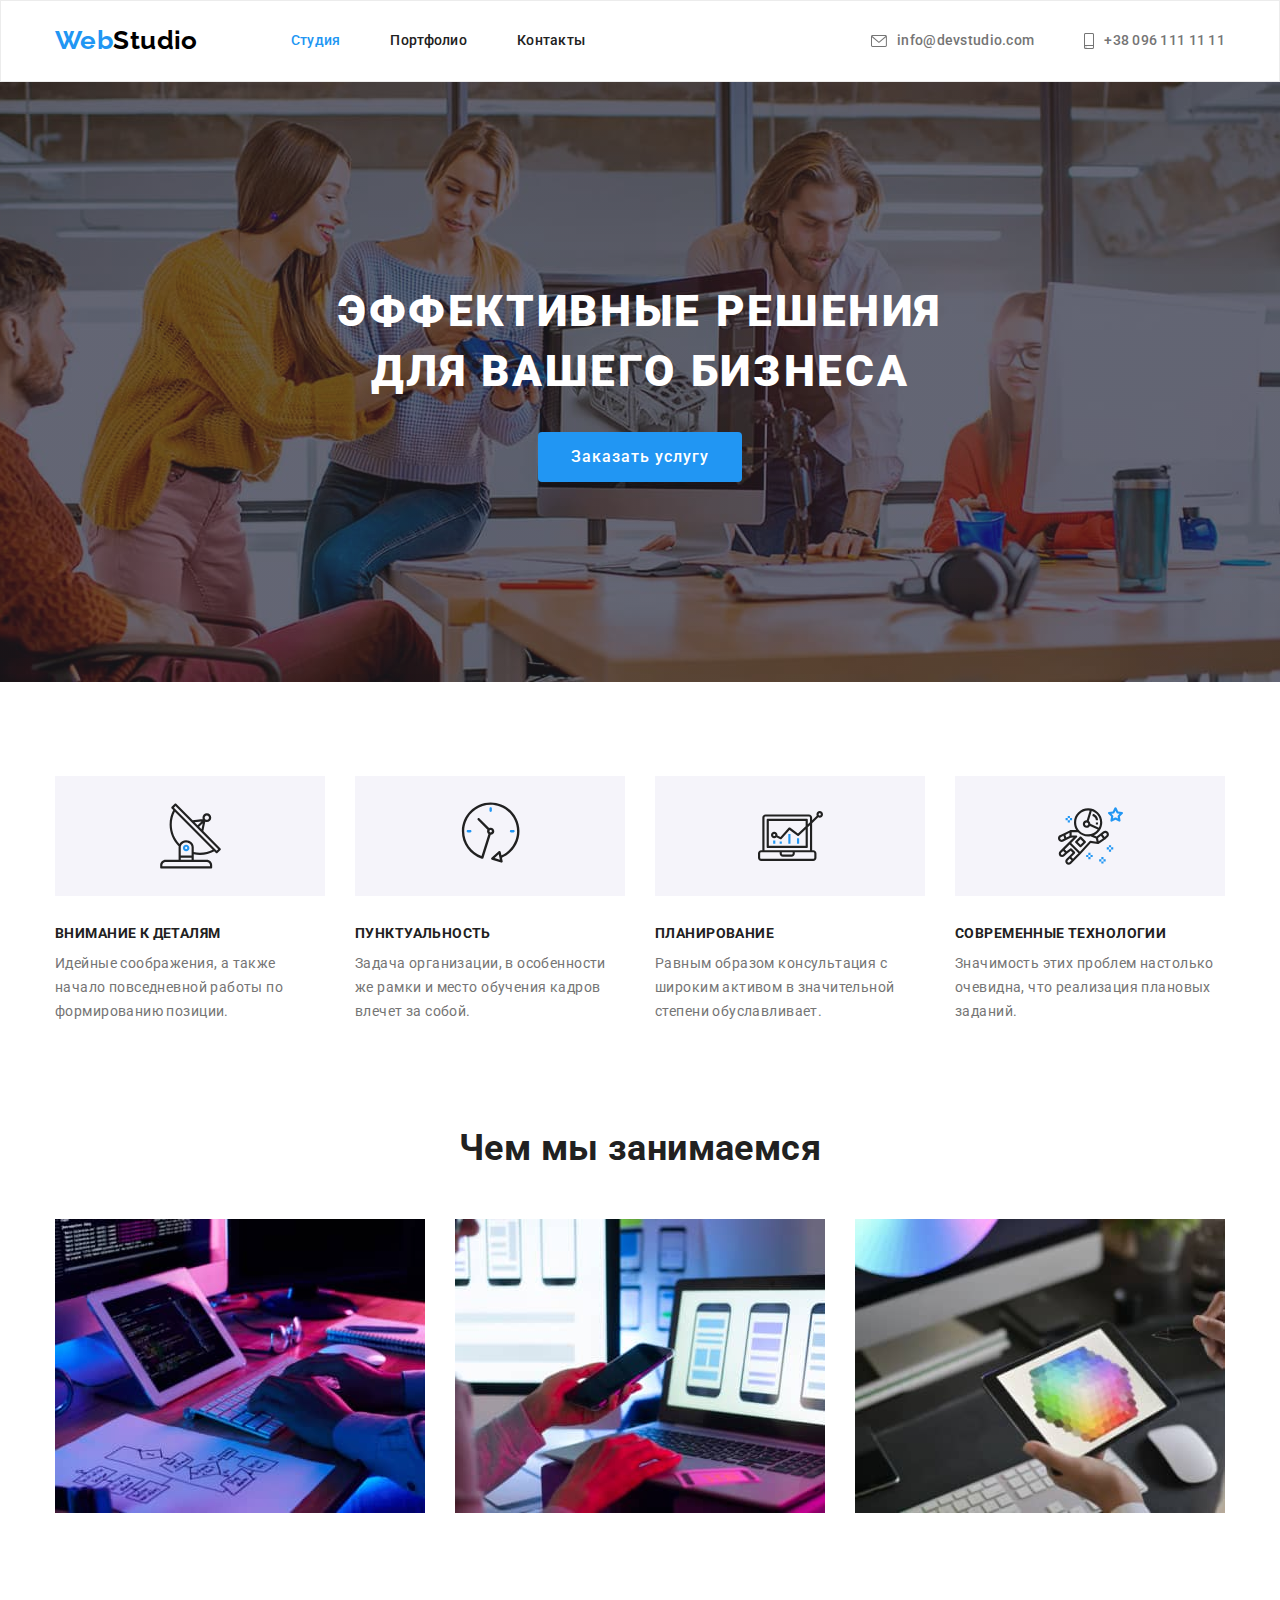
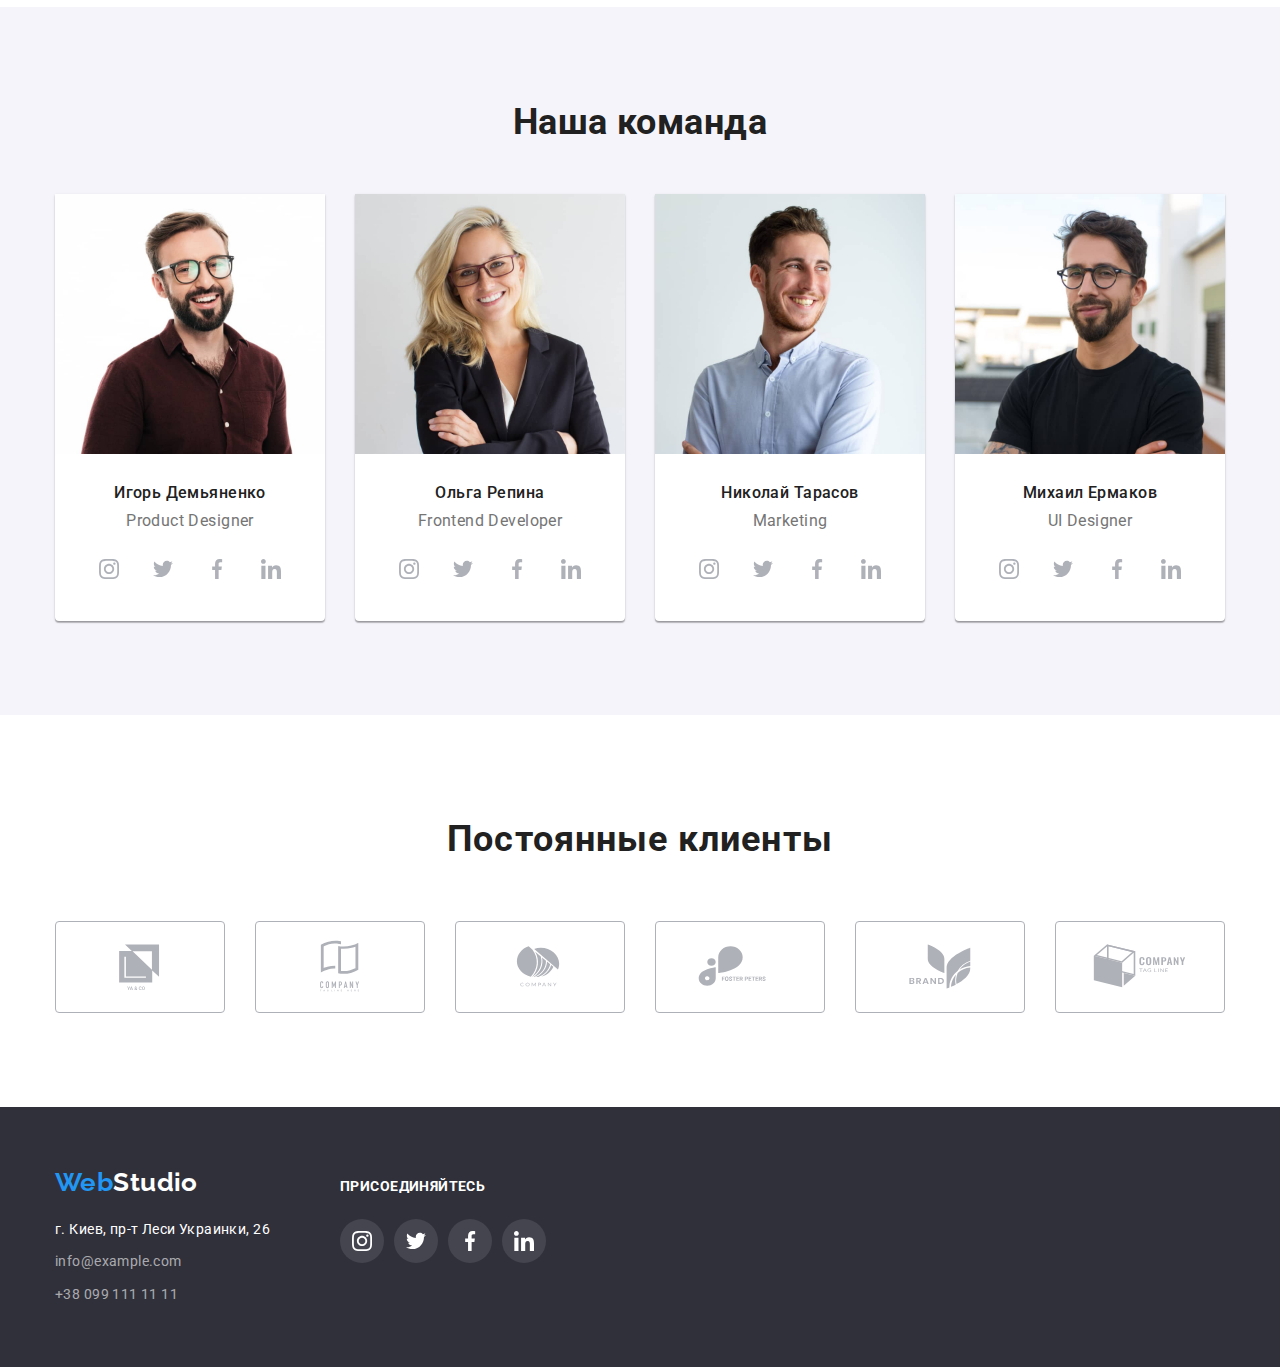
==== index.html @ c538192f "файлы" ====
<!DOCTYPE html>
<html lang="en">

<head>
  <meta charset="UTF-8" />
  <meta name="viewport" content="width=device-width, initial-scale=1.0" />
  <title>Document</title>
  <link href="https://fonts.googleapis.com/css2?family=Raleway:wght@700&family=Roboto:wght@400;500;700;900&display=swap" rel="stylesheet">
  <link rel="stylesheet" href="https://cdnjs.cloudflare.com/ajax/libs/modern-normalize/1.1.0/modern-normalize.min.css">
  <link rel="stylesheet" href="css/styles.css">
</head>

<body>
  <!-- Шапка сайта -->
  <header class="page-header">
    <div class="container">  
    <nav class="main-nav">
      <a href="./index.html" class="logo"> <span class="color-logo">Web</span>Studio</a>
      <ul class="site-nav list">
        <li class="item"><a href="" class="link current" >Студия</a></li>
        <li class="item"><a href="./portfolio.html" class="link" >Портфолио</a></li>
        <li class="item"><a href="" class="link" >Контакты</a></li>
      </ul>

      <ul class="site-nav-contact list">
        <li class="item-nav">
          <a href="mailto:info@devstudio.com" class="site-nav-item">
        <svg class="icon-envel">
          <use href="./images/symbol-defs.svg#envelope"></use>
        </svg>info@devstudio.com
      </a>
        </li>

        
        <li class="item-nav">
          <a href="tel:+380961111111" class="site-nav-item">
            <svg class="icon-phone">
              <use href="./images/symbol-defs.svg#smartphone"></use>
            </svg>+38 096 111 11 11
          </a>
        </li>
      </ul>
    </nav>
    </div> 
  </header>

  <main>
    <!-- Герой -->
    <section class="hero">
      <h1 class="hero-text">ЭФФЕКТИВНЫЕ РЕШЕНИЯ<br>ДЛЯ ВАШЕГО БИЗНЕСА</h1>
      <button type= “ ” class="button">Заказать услугу</button> 
    </section> 
      
    <!-- Приемущества -->
    
    <section class="features-section">
      <div class="container">
      <ul class="features">
        <li class="features-item">
          <div class="features-icons">
            <svg class="feature-icons-picture" width="65" height="70">
              <use href="./images/symbol-defs.svg#antenna"></use>
            </svg>
          </div>
          <h3 class="title">ВНИМАНИЕ К ДЕТАЛЯМ</h3>
          <p class="second-text-title">
            Идейные соображения, а также начало повседневной работы по
            формированию позиции.
          </p>
        </li>

        <li class="features-item">
          <div class="features-icons">
            <svg class="feature-icons-picture" width="65" height="70"> 
              <use href="./images/symbol-defs.svg#clock"></use>
            </svg>
          </div>
          <h3 class="title">ПУНКТУАЛЬНОСТЬ</h3>
          <p class="second-text-title">
            Задача организации, в особенности же рамки и место обучения кадров
            влечет за собой.
          </p>
        </li>

        <li class="features-item">
          <div class="features-icons">
            <svg class="feature-icons-picture" width="65" height="70">
              <use href="./images/symbol-defs.svg#diagram"></use>
            </svg>
          </div>
          <h3 class="title">ПЛАНИРОВАНИЕ</h3>
          <p class="second-text-title">
            Равным образом консультация с широким активом в значительной
            степени обуславливает.
          </p>
        </li>

        <li class="features-item">
          <div class="features-icons">
            <svg class="feature-icons-picture" width="65" height="70">
              <use href="./images/symbol-defs.svg#astronaut"></use>
            </svg>
          </div>
          <h3 class="title">СОВРЕМЕННЫЕ ТЕХНОЛОГИИ</h3>
          <p class="second-text-title">
            Значимость этих проблем настолько очевидна, что реализация
            плановых заданий.
          </p>
        </li>
      </ul>
    </div>
    </section>

    <!-- Чем мы занимаемся -->
    <section class="our-job-section">
      <div class="container">
      <h2 class="our-job">Чем мы занимаемся</h2>
      <ul class="our-job-flex">
        <li class="photo-job"><img src="./images/photo1.jpg" alt="Написание кода" width="370" /></li>
        <li class="photo-job"><img src="./images/photo2.jpg" alt="Разработка" width="370" /></li>
        <li class="photo-job"><img src="./images/photo3.jpg" alt="Веб дизайн" width="370" /></li>
      </ul>
      </div>
    </section>

    <!-- Наша команда -->
    <div class="team-section-bg-color-outside" >
    <section class="team-section-bg-color">
      <div class="container">
      <h2 class="team-title">Наша команда</h2>
      <ul class="photo-team">
        <li class="photo">
          <img src="./images/member1.jpg" alt="Член нашей команды" width="270" />
            <div class="team-text-size">
              <h3 class="name-member-section">Игорь Демьяненко</h3>
              <p class="second-text-team">Product Designer</p>
                <ul class="member-network-list">
                  <li class="member-network-item">
                    <a href="" class="team-social-link">
                      <svg class="team-social-link-icon">
                        <use href="./images/symbol-defs.svg#instagram">
                        </use>
                      </svg>
                    </a>
                  </li>
                  <li class="member-network-item">
                    <a href="" class="team-social-link">
                      <svg class="team-social-link-icon">
                        <use href="./images/symbol-defs.svg#twitter">
                        </use>
                      </svg>
                    </a>
                  </li>
                  <li class="member-network-item">
                    <a href="" class="team-social-link">
                      <svg class="team-social-link-icon">
                        <use href="./images/symbol-defs.svg#facebook">
                        </use>
                      </svg>
                    </a>
                  </li>
                  <li class="member-network-item">
                    <a href="" class="team-social-link">
                      <svg class="team-social-link-icon">
                        <use href="./images/symbol-defs.svg#linkedin">
                        </use>
                      </svg>
                    </a>
                  </li>
                </ul>
            </div>
        </li>

        <li class="photo">                                         
          <img src="./images/member2.jpg" alt="Член нашей команды" width="270" />
            <div class="team-text-size">
              <h3 class="name-member-section">Ольга Репина</h3>
              <p class="second-text-team">Frontend Developer</p>
                <ul class="member-network-list">
                  <li class="member-network-item">
                    <a href="" class="team-social-link">
                      <svg class="team-social-link-icon">
                        <use href="./images/symbol-defs.svg#instagram">
                        </use>
                      </svg>
                    </a>
                  </li>
                  <li class="member-network-item">
                    <a href="" class="team-social-link">
                      <svg class="team-social-link-icon">
                        <use href="./images/symbol-defs.svg#twitter">
                        </use>
                      </svg>
                    </a>
                  </li>
                  <li class="member-network-item">
                    <a href="" class="team-social-link">
                      <svg class="team-social-link-icon">
                        <use href="./images/symbol-defs.svg#facebook">
                        </use>
                      </svg>
                    </a>
                  </li>
                  <li class="member-network-item">
                    <a href="" class="team-social-link">
                      <svg class="team-social-link-icon">
                        <use href="./images/symbol-defs.svg#linkedin">
                        </use>
                      </svg>
                    </a>
                  </li>
                </ul>
            </div>
        </li>

        <li class="photo">
          <img src="./images/member3.jpg" alt="Член нашей команды" width="270" />
            <div class="team-text-size">
              <h3 class="name-member-section">Николай Тарасов</h3>
              <p class="second-text-team">Marketing</p>
                <ul class="member-network-list">
                  <li class="member-network-item">
                    <a href="" class="team-social-link">
                      <svg class="team-social-link-icon">
                        <use href="./images/symbol-defs.svg#instagram">
                        </use>
                      </svg>
                    </a>
                  </li>
                  <li class="member-network-item">
                    <a href="" class="team-social-link">
                      <svg class="team-social-link-icon">
                        <use href="./images/symbol-defs.svg#twitter">
                        </use>
                      </svg>
                    </a>
                  </li>
                  <li class="member-network-item">
                    <a href="" class="team-social-link">
                      <svg class="team-social-link-icon">
                        <use href="./images/symbol-defs.svg#facebook">
                        </use>
                      </svg>
                    </a>
                  </li>
                  <li class="member-network-item">
                    <a href="" class="team-social-link">
                      <svg class="team-social-link-icon">
                        <use href="./images/symbol-defs.svg#linkedin">
                        </use>
                      </svg>
                    </a>
                  </li>
                </ul>
            </div>
        </li>

        <li class="photo">
          <img src="./images/member4.jpg" alt="Член нашей команды" width="270" />
            <div class="team-text-size">

              <h3 class="name-member-section">Михаил Ермаков</h3>
              <p class="second-text-team">UI Designer</p>
              
                <ul class="member-network-list">
                  <li class="member-network-item">
                    <a href="" class="team-social-link">
                      <svg class="team-social-link-icon">
                        <use href="./images/symbol-defs.svg#instagram">
                        </use>
                      </svg>
                    </a>
                  </li>
                  <li class="member-network-item">
                    <a href="" class="team-social-link">
                      <svg class="team-social-link-icon">
                        <use href="./images/symbol-defs.svg#twitter">
                        </use>
                      </svg>
                    </a>
                  </li>
                  <li class="member-network-item">
                    <a href="" class="team-social-link">
                      <svg class="team-social-link-icon">
                        <use href="./images/symbol-defs.svg#facebook">
                        </use>
                      </svg>
                    </a>
                  </li>
                  <li class="member-network-item">
                    <a href="" class="team-social-link">
                      <svg class="team-social-link-icon">
                        <use href="./images/symbol-defs.svg#linkedin">
                        </use>
                      </svg>
                    </a>
                  </li>
                </ul>  

            </div>
        </li>
      </ul>
    </div>
    </section>
    </div>
  </main>


<!-- Постоянные клиенты -->
<section class="client-section">
  <div class="container">
<h2 class="client-title">Постоянные клиенты</h2>
    <ul class="client-list list">
        <li class="client-item">
          <a href="" class="client-link">
            <svg class="client-icon-link" width="106" height="60">
              <use href="./images/symbol-defs.svg#Logo-1"></use>
            </svg>
          </a>
        </li>
        <li class="client-item">
          <a href="" class="client-link">
            <svg class="client-icon-link" width="106" height="60">
              <use href="./images/symbol-defs.svg#Logo-2"></use>
            </svg>
          </a>
        </li>
        <li class="client-item">
          <a href="" class="client-link">
            <svg class="client-icon-link" width="106" height="60">
              <use href="./images/symbol-defs.svg#Logo-3"></use>
            </svg>
          </a>
        </li>
        <li class="client-item">
          <a href="" class="client-link">
            <svg class="client-icon-link" width="106" height="60">
              <use href="./images/symbol-defs.svg#Logo-4"></use>
            </svg>
          </a>
        </li>
        <li class="client-item">
          <a href="" class="client-link">
            <svg class="client-icon-link" width="106" height="60">
              <use href="./images/symbol-defs.svg#Logo-5"></use>
            </svg>
          </a>
        </li>
        <li class="client-item">
          <a href="" class="client-link">
            <svg class="client-icon-link" width="106" height="60">
              <use href="./images/symbol-defs.svg#Logo-6"></use>
            </svg>
          </a>
        </li>
    </ul>
  </div>
</section>


  <!-- Футер -->
  
  <footer class="footer-section">
    <div class="container footer-container">
      <h3></h3>
      <div class="footer-items">
    <a href="./index.html" class="logo-footer"> <span class="color-logo">Web</span><span class="color-logo-footer">Studio</span> </a>
    <address class="address-section">г. Киев, пр-т Леси Украинки, 26</address>
    <ul class="contact-flex">
      <li class="contact-item">
        <a href="mailto:info@example.com" class="contact-footer">info@example.com</a></li>
      <li class="contact-item">
        <a href="tel:+380991111111" class="contact-footer" >+38 099 111 11 11</a></li>
    </ul>
  </div>

        <div class="footer-networks">
          <h3 class="footer-title">присоединяйтесь</h3>
            <ul class="footer-list list">
              <li class="footer-item">
                <a href="" class="join-social-link">
                  <svg class="join-social-link-icon">
                    <use href="./images/symbol-defs.svg#instagram">
                    </use>
                  </svg>
                </a>
              </li>
              <li class="footer-item">
                <a href="" class="join-social-link">
                  <svg class="join-social-link-icon">
                    <use href="./images/symbol-defs.svg#twitter">
                    </use>
                  </svg>
                </a>
              </li>
              <li class="footer-item">
                <a href="" class="join-social-link">
                  <svg class="join-social-link-icon">
                    <use href="./images/symbol-defs.svg#facebook">
                    </use>
                  </svg>
                </a>
              </li>
              <li class="footer-item">
                <a href="" class="join-social-link">
                  <svg class="join-social-link-icon">
                    <use href="./images/symbol-defs.svg#linkedin">
                    </use>
                  </svg>
                </a>
              </li>
            </ul>
          </div>


  </div>
  
</footer>
  
</body>
---- css/styles.css ----
*,
*::before,
*::after {
  box-sizing: border-box;
}

:root{
--primary-text-color:#212121;
--title-text-color: #757575 ;
--accent-color: #2196F3;
--background-color-1: #2F303A;
--background-color-2: #FFFFFF;
--icon-social-color: #AFB1B8;
--join-social-color: rgba(255, 255, 255, 0.1);
}

body{
    background-color:var(--background-color-2);
    color: var(--primary-text-color) ;
    font-family: Roboto , sans-serif;
    font-size: 14px;
    line-height: 1.71;
    letter-spacing: 0.03em;
}

.list{
    list-style: none;
    padding: 0;
    margin: 0;
}
img{
    max-width: 100%;
    display: block;
    height: auto;
}
.page-header{
    background-color: #FFFFFF;
    border: 1px solid #ECECEC;
}
p, h1, h2, h3, h4, h5, h6 {
    margin: 0;
}
svg:not(:root){
    overflow: hidden;
}
    


/* main nav  */
.main-nav{
    display: flex;
    align-items: center;
}

.container{
    padding: 0 15px;
    width: 1200px;
    margin-left: auto;
    margin-right: auto;
}


/* logo section */
.logo{
padding-top: 24px;
padding-bottom: 25px;
font-family: Raleway,sans-serif;
font-weight: 700; 
font-size: 26px;
line-height: 1.19;
text-decoration: none;
color: #000;

}
.color-logo{
    color: var(--accent-color);
}
.color-logo-2{
    color: #000;
}
.color-logo-footer{
    color: #FFFFFF;
}



/* site-nav section */
.site-nav{
    display: flex;
    margin-left: 93px;
}

.site-nav .link{
    display: block;
    padding-top: 32px;
    padding-bottom: 32px;
    

    color:var(--primary-text-color);
    font-weight: 500; 
    font-size: 14px;
    line-height: 1.14;
    text-decoration: none;
    letter-spacing: 0.02em;

}

.site-nav-contact, .site-nav-item{
    display: flex;
    margin-left: auto;
    color: #757575;
    font-size:14px;
    font-weight: 500;
    line-height: 1.14;
    text-decoration: none;
    letter-spacing: 0.02em;
    align-items: center;
}

.icon-phone{
    width: 10px;
    height: 16px;
    fill: #757575;
    margin-right: 10px;
}
.site-nav-item:hover,
.site-nav-item:focus{
    color: var(--accent-color);
}
.site-nav-item:hover .icon-phone,
.site-nav-item:focus .icon-phone{
    fill: var(--accent-color);
}

.icon-envel{
    width: 16px; 
    height: 12px;
    fill: #757575;
    margin-right: 10px;
}

.site-nav-item:hover .icon-envel,
.site-nav-item:focus .icon-envel{
    fill: var(--accent-color);
}

.site-nav .item +.item{
    margin-left: 50px;
}


.site-nav-contact .item-nav + .item-nav{
    margin-left: 50px;
}

.site-nav .link:hover, 
.site-nav .link:focus,
.site-nav-contact:hover,
.site-nav-contact:focus{
   color: var(--accent-color); 
   font-style: 500;
   font-size: 14px;
   line-height: 1.14;
}

 .link.current {
    color: var(--accent-color);
}


/* Hero section */
.hero{ 
    
    background-color:var(--background-color-1);        
    text-align:Center; 

    padding-top: 200px;
    padding-bottom: 200px;
    margin-left: auto;
    margin-right: auto;
    max-width: 1600px;
    height: 600px;

    background-image: linear-gradient(to right, rgba(47, 48, 58, 0.4), rgba(47, 48, 58, 0.4)), 
    url(../images/background-hero.jpg);
    background-repeat: no-repeat;
    background-size: cover;
    background-position: center;
 
}

.hero-text{
    margin-top: 0px;
    margin-bottom: 30px; 

    color:#FFFFFF;
    font-weight: 900;
    font-size: 44px;
    line-height: 1.36;   
    letter-spacing: 0.06em;
  

}
/* button section */
.button{
    border-radius: 4px;
    padding: 10px 32px;
    border: 1px solid transparent;

    min-width: 200px;
    font-family: Roboto,sans-serif;
    font-weight: 500;
    background-color: #2196F3;
    color: #FFFFFF;
    font-size: 16px;
    line-height: 1.8;
    letter-spacing: 0.06em;
    text-align: center;
    
    
}
/* features section */
.features-section{
    padding-top: 94px;
}
    .features{
        display: flex;
    }

    .features, .features-item + .features-item{
        margin-left: 30px;

    }

    .features-item{
    width: 270px;
}
.features-icons{
    display: flex;
    background-color: #f5f4fa;
    height: 120px;
    align-items: center;
    justify-content: center;
    margin-bottom: 30px;

}



.features, .title{
    margin-top: 0;
    margin-left: 0;
    margin-bottom: 10px;

    color:var(--primary-text-color);  
    font-size: 14px;
    line-height: 1.14;
    list-style: none;  
}
.second-text-title{
    margin-top: 0;
    margin-bottom: 0;
    color: var(--title-text-color);
    font-weight: 400;
    font-size: 14px;
    line-height: 1.71;
    
}

/* Чем мы занимаемся section  */
.our-job-section{
    padding-top: 94px;
    padding-bottom: 94px;
}
.our-job{
    
    padding-bottom: 50px;

    font-weight: 700;
    font-size: 36px;
    line-height: 1.16;
    text-align: Center;
    list-style: none;
    
}
.photo-job{
    margin-right: 30px;
    
}
.our-job-flex{
    display: flex;
    flex-wrap: wrap;
    margin-right: -30px;
   
}

/* team section */
.team-section-bg-color-outside{
    background-color: #F5F4FA;
    padding-top: 94px;
}
.team-section-bg-color{
    padding-bottom: 94px;

    background-color: #F5F4FA; 
}
.team-title{ 
    
    padding-bottom: 50px;
    
    font-weight: 700;
    font-size: 36px;
    line-height: 1.17;
    text-align: Center;
    list-style: none;
     
}


.photo-team{
    display: flex;
    flex-wrap: wrap;
    justify-content: center;
    margin-right: -30px;
    
}
.photo{
    background: #FFFFFF;
    box-shadow: 0px 1px 3px rgba(0, 0, 0, 0.12), 0px 1px 1px rgba(0, 0, 0, 0.14), 0px 2px 1px rgba(0, 0, 0, 0.2);
    border-radius: 0px 0px 4px 4px;
    padding-left: 0px;
    padding-right: 0px;
    padding-top: 0px;
    margin-right: 30px;
    list-style: none;
    background-color: #FFFFFF;

    
}

.team-text-size{
    padding-top: 30px;
    padding-bottom: 30px;
}

.name-member-section{  
    
    margin-bottom: 10px;

    font-weight: 500;
    font-size: 16px;
    line-height: 1.17;  
    text-align: center;
}
.second-text-team{
    margin-top: 0;

    color: var(--title-text-color);
    font-weight: 400;
    font-size: 16px;
    line-height: 1.17;
    text-align: center;
    margin-bottom: 16px;
}

.member-network-list{
    display: flex;
    justify-content: center;
}

.member-network-item + .member-network-item{
    margin-left: 10px;
}
   .team-social-link{
    width: 44px;
    height: 44px;
    border-radius: 50%;
    display: flex;
    align-items: center;
    justify-content: center;  
   } 
.team-social-link-icon{
    width: 20px;
    height: 20px;
    fill: var(--icon-social-color);
}



.team-social-link:hover .team-social-link-icon,
.team-social-link:focus .team-social-link-icon{
    fill: #FFFFFF;
}
.team-social-link:hover,
.team-social-link:focus{
    background-color: var(--accent-color);
}
/* Постоянные клиенты */

.client-section{
    padding-top: 94px;
    padding-bottom: 94px;
}

.client-title{
    font-family: Roboto;
    font-weight: 700;
    font-size: 36px;
    line-height: 1,17;
    text-align: center;
    letter-spacing: 0.03em;

    margin-top: 0;
    margin-bottom: 50px;
}

.client-list{
    display: flex;
    justify-content: center;
}
    

.client-item{
    width: 170px;
    height: 92px;
}

 .client-item:not(:last-child){
    margin-right: 30px;
}

.client-link{
    display: flex;
    align-items: center;
    justify-content: center;
    border: 1px solid var(--icon-social-color);
    border-radius: 4px;
    width: 100%;
    height: 100%;
    padding: 16px 32px;
}
.client-icon-link{
    fill: var(--icon-social-color);
}    

.client-link:hover .client-icon-link,
.client-link:focus .client-icon-link{
    fill: var(--accent-color);
}
.client-link:hover,
.client-link:focus{
    border-color: var(--accent-color);
}
  

/* footer section */

.footer-section{
    background-color:var(--background-color-1);

    padding-bottom: 60px;
    padding-top: 60px;
    display: flex;
}

.footer-container{
    display: flex;
    align-items: baseline;
}

.footer-items{
    display: block;
    margin-right: 70px;
}

.logo-footer{
display: block;
margin-bottom: 20px;
font-family: Raleway,sans-serif;
font-weight: 700; 
font-size: 26px;
line-height: 1.19;
text-decoration: none;
padding: 0;

}

.address-section{
    color: #FFFFFF;
    text-decoration: none;
    font-weight: 400;
    font-style: normal;
    font-size: 14px;
    line-height: 1,71;
    margin-bottom: 9px
}


/* Contact footer */
.contact-flex{
    display: inline;
}
.contact-footer{
    color: #FFFFFF99;
    text-decoration: none;   
    font-weight: 400; 
    font-size: 14px;
    line-height: 1,71;  
}

.contact-footer:hover,
.contact-footer:focus{
    color: var(--accent-color);
}

.contact-item:not(:last-child){
    margin-bottom: 9px;
}
    
.footer-networks{
    display: block;
    justify-content: center;
    align-items: center;
    align-content: center;
}
   .footer-title{
    color: #ffffff;
    text-transform: uppercase;

    font-family: Roboto,sans-serif;
    font-weight: 700;
    font-size: 14px;
    line-height: 1,14;
    letter-spacing: 0.03em;
    text-transform: uppercase;
    margin-bottom: 20px;

   } 

   .footer-list{
    display: flex;
    justify-content: center;
   }

   
   .footer-list .footer-item:not(:last-child){
       margin-right: 10px;
   }

.join-social-link{
    background-color: var(--join-social-color);
    align-items: center;

    width: 44px;
    height: 44px;
    border-radius: 50%;
    display: flex;
    justify-content: center;
}


.join-social-link-icon{
    fill: #ffffff;
    width: 20px;
    height: 20px;
    
}

.join-social-link-icon{
    fill: #fff;
}

.join-social-link:hover,
.join-social-link:focus{
    background-color: var(--accent-color);
}















/* Porfolio */
.section-portfolio{
    padding-top: 94px;
    padding-bottom: 94px;
}

/* button section */
.button-type-flex{
    align-items: center;
}

ul{
    margin: 0;
    padding: 0;
    list-style: none;
}

.button-type{
    display: flex;
    padding: 0px;
    margin-bottom: 50px;
    font-family: Roboto,sans-serif;
    font-weight: 500;
    font-size: 16px;
    line-height: 1.6;
    text-align: center;
    list-style: none;
    justify-content: center;
}
.button-portfolio{
    padding: 6px 22px;
    text-align: center;
    border: 1px solid transparent;
    border-radius: 4px;

    background-color: #F5F4FA; 
    font-family: Roboto,sans-serif;
    font-weight: 500;
    font-size: 16px;
    line-height: 1.6;
    letter-spacing: 0.03em;
}



.button-type .item + .item{
    margin-left: 8px;
}

.button-portfolio:hover,
.button-portfolio:focus{
    color:#FFFFFF;
    background-color: var(--accent-color);
}
/* Content section */
.photo-portfolio-flex{ 
    padding: 0; 
    display: flex;
    flex-wrap: wrap; 
    margin-right: -30px;
    margin-bottom: -30px;
}

.photo-portfolio{
    margin-bottom: 30px;
    margin-right: 30px;
    
}
 
.photo-portfolio:nth-last-child(-n + 3){
    margin-bottom: 0;
}

.photo-portfolio:hover,
.photo-portfolio:focus{
    filter: drop-shadow(0px 4px 4px rgba(0, 0, 0, 0.25)); 
}
   

.photo-decoration{
    text-decoration: none;
}


.content-size{
    background: #FFFFFF;
    border: 1px solid #EEEEEE;
    box-sizing: border-box;

    padding-top: 20px;
    padding-bottom: 20px;
    padding-left: 24px;
    padding-right: 24px;
}

    .content-header{
    margin-bottom: 4px;

    color: #212121;
    font-weight: 700;
    font-size: 18px;
    line-height: 2;
    letter-spacing: 0.06em;
    text-decoration: none;
    }
.second-content-header{
    margin-top: 0px;
    
    color: var(--title-text-color);
    font-weight: 400;
    font-size: 16px;
    line-height: 1.8;
      
}
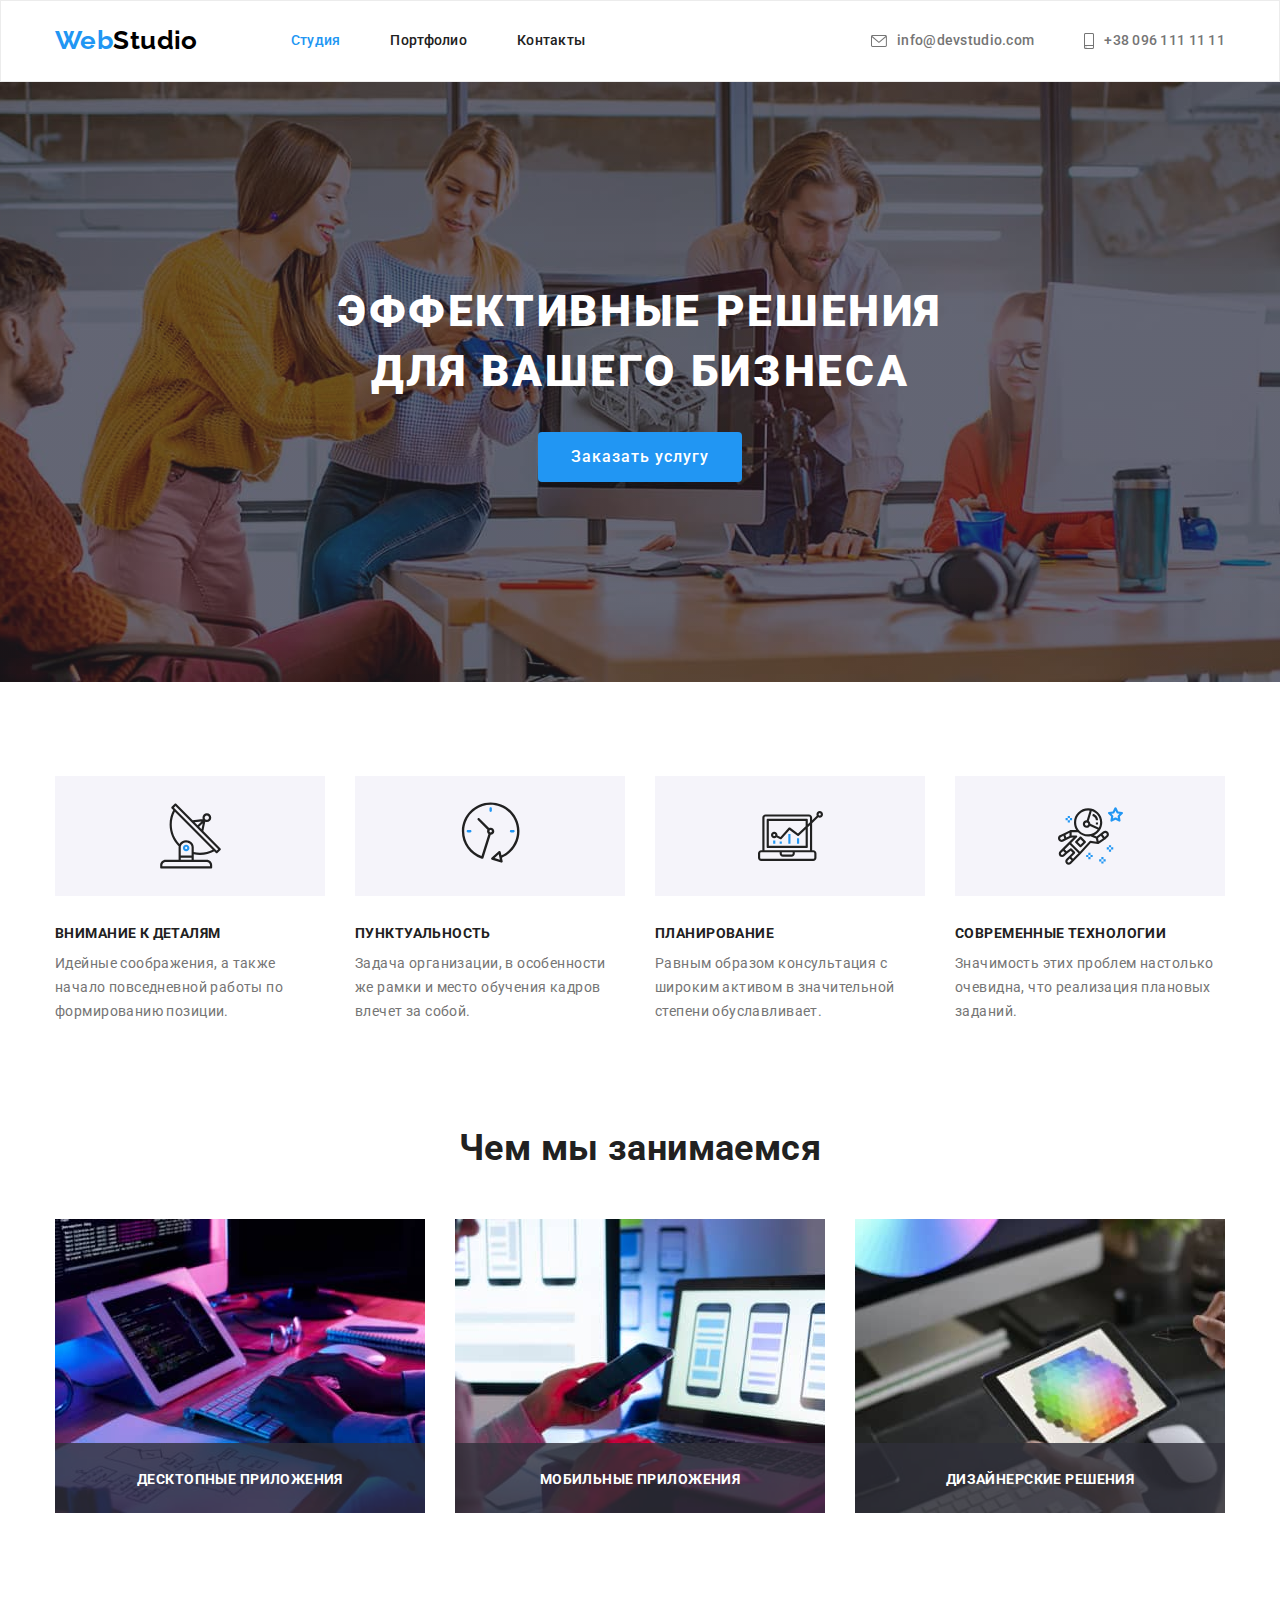
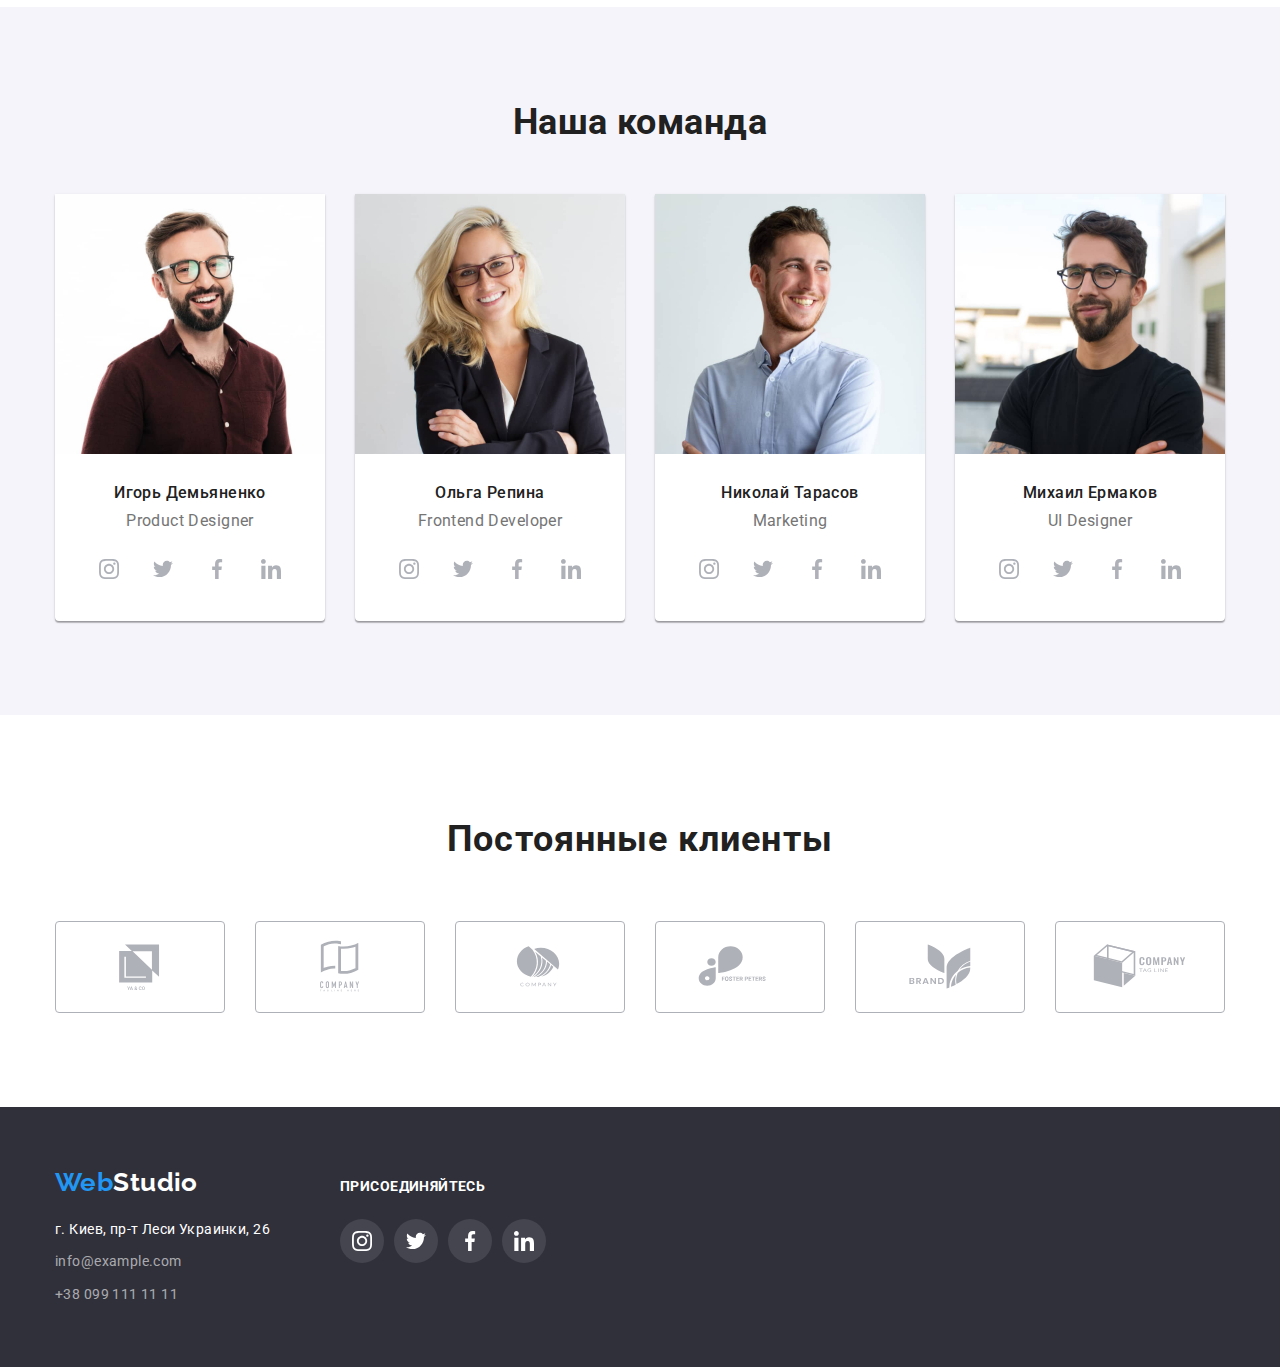
==== commit 280ec2a3: "о" ====
--- a/index.html
+++ b/index.html
@@ -117,9 +117,34 @@
       <div class="container">
       <h2 class="our-job">Чем мы занимаемся</h2>
       <ul class="our-job-flex">
-        <li class="photo-job"><img src="./images/photo1.jpg" alt="Написание кода" width="370" /></li>
-        <li class="photo-job"><img src="./images/photo2.jpg" alt="Разработка" width="370" /></li>
-        <li class="photo-job"><img src="./images/photo3.jpg" alt="Веб дизайн" width="370" /></li>
+        
+        <li class="photo-job">
+          <div class="our-job-thumb">
+            <img src="./images/photo1.jpg" alt="Написание кода" width="370" />
+            <div class="thumb-text">
+              <p class="our-job-text">Десктопные приложения</p>
+            </div>
+          </div>
+      </li>
+        
+        <li class="photo-job">
+          <div class="our-job-thumb">
+            <img src="./images/photo2.jpg" alt="Разработка" width="370" />
+          <div class="thumb-text">
+            <p class="our-job-text">Мобильные приложения</p>
+          </div>
+        </div>
+        </li>
+
+
+        <li class="photo-job">
+          <div class="our-job-thumb">
+            <img src="./images/photo3.jpg" alt="Веб дизайн" width="370" />
+          <div class="thumb-text">
+            <p class="our-job-text">Дизайнерские решения</p>
+          </div>
+        </div>
+        </li>
       </ul>
       </div>
     </section>
--- a/css/styles.css
+++ b/css/styles.css
@@ -169,6 +169,7 @@
 }
 
 
+
 /* Hero section */
 .hero{ 
     
@@ -202,6 +203,9 @@
   
 
 }
+
+
+
 /* button section */
 .button{
     border-radius: 4px;
@@ -220,6 +224,9 @@
     
     
 }
+
+
+
 /* features section */
 .features-section{
     padding-top: 94px;
@@ -245,8 +252,6 @@
     margin-bottom: 30px;
 
 }
-
-
 
 .features, .title{
     margin-top: 0;
@@ -268,6 +273,8 @@
     
 }
 
+
+
 /* Чем мы занимаемся section  */
 .our-job-section{
     padding-top: 94px;
@@ -294,6 +301,33 @@
     margin-right: -30px;
    
 }
+
+.our-job-thumb{
+    position: relative;
+    z-index: -1;
+}
+
+.thumb-text{
+    display: flex;
+    position: absolute;
+    width: 100%;
+    height: 70px;
+    bottom: 0;
+    right: 0;
+    justify-content: center;
+    padding: 27px;
+    background: rgba(47, 48, 58, 0.8);
+} 
+.our-job-text{
+    color: #FFFFFF;
+    font-weight: 700;
+    font-size: 14px;
+    line-height: 1.4;
+    text-align: center;
+    letter-spacing: 0.03em;
+    text-transform: uppercase;
+}
+    
 
 /* team section */
 .team-section-bg-color-outside{
@@ -644,6 +678,11 @@
     color:#FFFFFF;
     background-color: var(--accent-color);
 }
+
+
+
+
+
 /* Content section */
 .photo-portfolio-flex{ 
     padding: 0; 
@@ -704,3 +743,27 @@
     line-height: 1.8;
       
 }
+
+
+/* .portfolio-thumb::before {
+    content: '';
+    display: inline-block;
+    position: absolute;
+    width: 100%;
+    height: 100%;
+    background-color: rgba(33, 150, 243, 0.9);
+    transform: translateY(100%);
+    transition: transform 250ms cubic-bezier(0.4, 0, 0.2, 1);
+}
+.portfolio-text{
+    position: absolute;
+    width: 100%;
+    height: 100%;
+    bottom: 0;
+    padding: 63px 24px;
+    font-size: 18px;
+    line-height: 1.5;
+    color: var(--primary-background-color);
+    transform: translateY(100%);
+    transition: transform 250ms cubic-bezier(0.4, 0, 0.2, 1);
+} */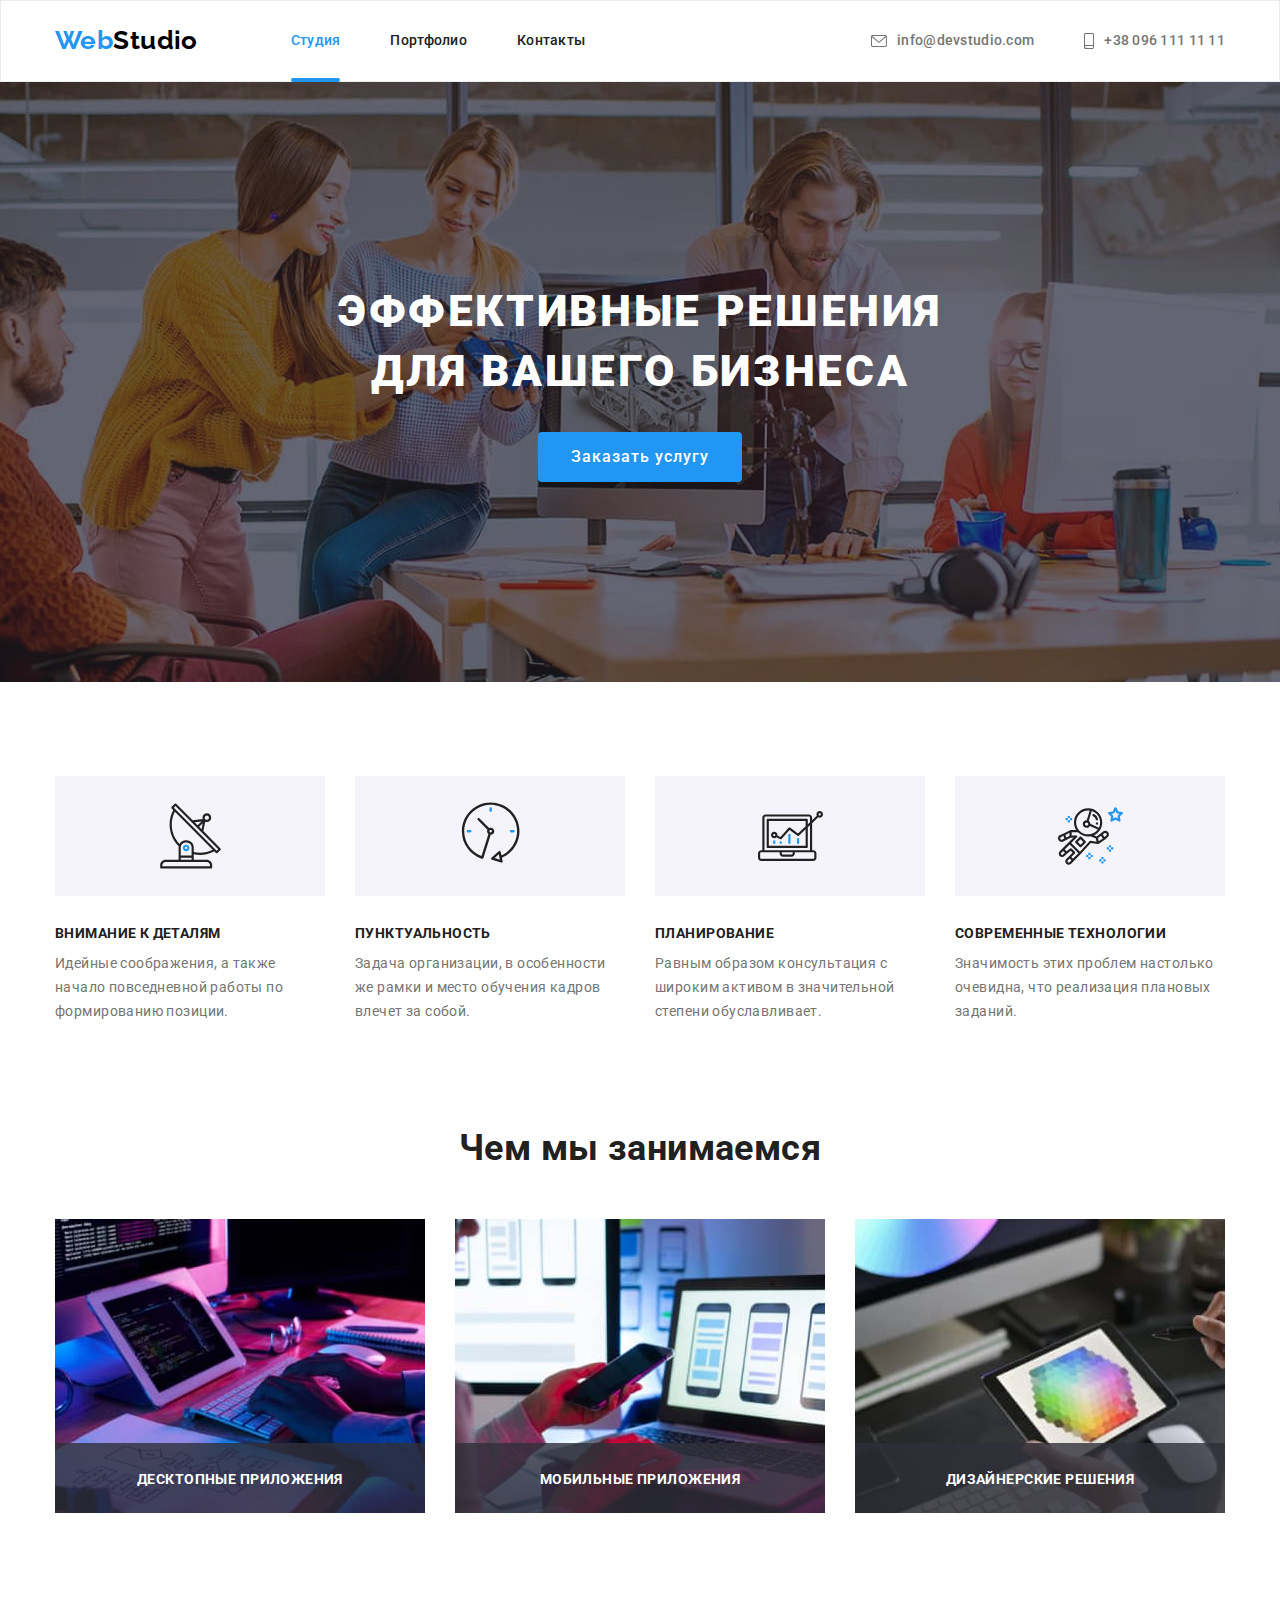
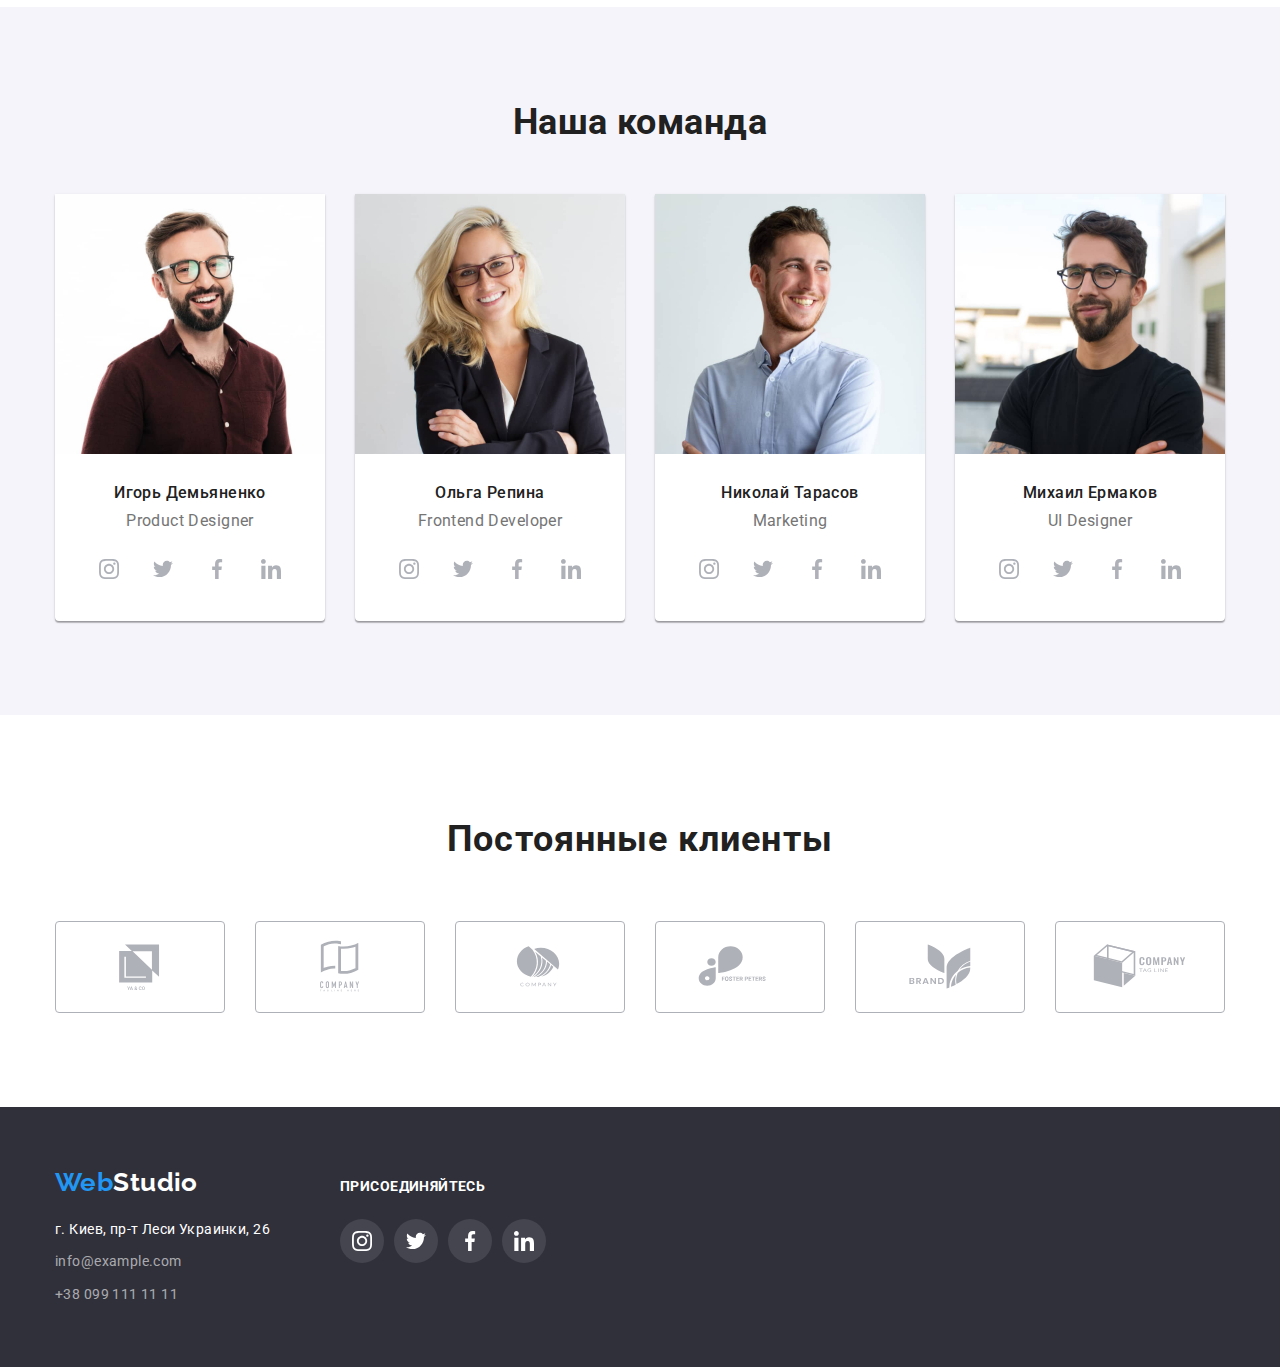
==== commit 7e67ce19: "первый вариант финального дз номер 5" ====
--- a/index.html
+++ b/index.html
@@ -18,9 +18,18 @@
     <nav class="main-nav">
       <a href="./index.html" class="logo"> <span class="color-logo">Web</span>Studio</a>
       <ul class="site-nav list">
-        <li class="item"><a href="" class="link current" >Студия</a></li>
-        <li class="item"><a href="./portfolio.html" class="link" >Портфолио</a></li>
-        <li class="item"><a href="" class="link" >Контакты</a></li>
+        <li class="item">
+          <a href="" class="link current">Студия</a>
+        </li>
+
+        <li class="item">
+          <a href="./portfolio.html" class="link">Портфолио</a>
+        </li>
+
+        <li class="item">
+          <a href="" class="link">Контакты</a>
+        </li>
+        
       </ul>
 
       <ul class="site-nav-contact list">
@@ -49,9 +58,24 @@
     <!-- Герой -->
     <section class="hero">
       <h1 class="hero-text">ЭФФЕКТИВНЫЕ РЕШЕНИЯ<br>ДЛЯ ВАШЕГО БИЗНЕСА</h1>
-      <button type= “ ” class="button">Заказать услугу</button> 
+      <button data-modal-open type="button" class="button-hero">Заказать услугу</button> 
     </section> 
-      
+
+
+      <!--  Модальное окно -->
+<div data-modal class="backdrop is-hidden">
+  <div class="modal">
+    <button data-modal-close type="button" class="close-button" >
+    <svg class="close-button-svg" width="11" height="11">
+      <use href="./images/symbol-defs2.svg#close-modal-1"></use>
+    </svg>
+    </button>
+  </div>
+
+</div>
+
+
+
     <!-- Приемущества -->
     
     <section class="features-section">
@@ -442,6 +466,10 @@
   </div>
   
 </footer>
-  
+
+  <script src="./js/modal.js"></script>
+
 </body>
 
+
+
--- a/css/styles.css
+++ b/css/styles.css
@@ -22,6 +22,7 @@
     font-size: 14px;
     line-height: 1.71;
     letter-spacing: 0.03em;
+    
 }
 
 .list{
@@ -35,8 +36,11 @@
     height: auto;
 }
 .page-header{
-    background-color: #FFFFFF;
+    background-color: #ffffff;
     border: 1px solid #ECECEC;
+    width: 100%;
+    top: 0;
+    left: 0;
 }
 p, h1, h2, h3, h4, h5, h6 {
     margin: 0;
@@ -92,6 +96,8 @@
 }
 
 .site-nav .link{
+    position: relative;
+
     display: block;
     padding-top: 32px;
     padding-bottom: 32px;
@@ -103,8 +109,34 @@
     line-height: 1.14;
     text-decoration: none;
     letter-spacing: 0.02em;
-
-}
+    
+    transition: color 250ms cubic-bezier(0.4, 0, 0.2, 1);
+}
+
+
+
+.item .link{
+    display: block;
+    transition: color 250ms cubic-bezier(0.4, 0, 0.2, 1);
+}
+
+.current{
+    color: var(--accent-color)
+}
+
+.current::after{
+    position: absolute;
+	display: block;
+	content:'';
+	width: 100%;
+	height: 4px;
+	left: 0;
+	bottom: -1px;
+	background: var(--accent-color);
+	border-radius: 2px;
+}
+
+	
 
 .site-nav-contact, .site-nav-item{
     display: flex;
@@ -116,7 +148,10 @@
     text-decoration: none;
     letter-spacing: 0.02em;
     align-items: center;
-}
+
+    transition: color 250ms cubic-bezier(0.4, 0, 0.2, 1);
+}
+
 
 .icon-phone{
     width: 10px;
@@ -205,9 +240,8 @@
 }
 
 
-
 /* button section */
-.button{
+.button-hero{
     border-radius: 4px;
     padding: 10px 32px;
     border: 1px solid transparent;
@@ -221,9 +255,67 @@
     line-height: 1.8;
     letter-spacing: 0.06em;
     text-align: center;
-    
-    
-}
+}
+
+/* Модальное окно */
+.backdrop{
+    position: fixed;
+    width: 100%;
+    height: 100%;
+    left: 0;
+    top: 0;
+    background-color: rgba(0, 0, 0, 0.2);
+    opacity: 1;
+    transition: opacity 250ms cubic-bezier(0.4, 0, 0.2, 1);
+}
+.backdrop.is-hidden{
+    opacity: 0;
+    pointer-events: none;
+}
+
+.backdrop.is-hidden .modal{
+    transform: translate(-50%, -50%) scale(0.9);
+}
+
+.modal{
+    position: absolute;
+
+    background-color: #FFFFFF;
+    width: 528px;
+    height: 581px;
+    
+    left: 50%;
+    top: 50%;
+    box-shadow: 0px 1px 3px rgba(0, 0, 0, 0.12), 0px 1px 1px rgba(0, 0, 0, 0.14), 0px 2px 1px rgba(0, 0, 0, 0.2);
+    border-radius: 4px;
+    
+    transform: translate(-50%, -50%) scale(1);
+    transition: tranform 250ms cubic-bezier(0.4, 0, 0.2, 1);
+}
+
+.close-button{
+    position: absolute;
+    display: flex;
+    justify-content: center;
+    align-items: center;
+    top: 8px;
+    right: 8px;
+    width: 30px;
+    height: 30px;
+    border-radius: 50px;
+    cursor: pointer;
+    background-color: var(--primary-background-color);
+    border: 1px solid rgba(0, 0, 0, 0.1);
+    transition: fill 250ms cubic-bezier(0.4, 0, 0.2, 1);
+}
+/* .close-button-svg{
+    width: 11px;
+    height: 11px;
+} */
+.close-button:hover{
+    fill: var(--accent-color);
+}
+
 
 
 
@@ -413,11 +505,14 @@
     display: flex;
     align-items: center;
     justify-content: center;  
+
+    transition: background 250ms cubic-bezier(0.4, 0, 0.2, 1);
    } 
 .team-social-link-icon{
     width: 20px;
     height: 20px;
     fill: var(--icon-social-color);
+    transition: fill 250ms cubic-bezier(0.4, 0, 0.2, 1); 
 }
 
 
@@ -473,9 +568,11 @@
     width: 100%;
     height: 100%;
     padding: 16px 32px;
+    transition: border 250ms cubic-bezier(0.4, 0, 0.2, 1)
 }
 .client-icon-link{
     fill: var(--icon-social-color);
+    transition: fill 250ms cubic-bezier(0.4, 0, 0.2, 1);
 }    
 
 .client-link:hover .client-icon-link,
@@ -541,6 +638,8 @@
     font-weight: 400; 
     font-size: 14px;
     line-height: 1,71;  
+
+    transition: color 250ms cubic-bezier(0.4, 0, 0.2, 1);
 }
 
 .contact-footer:hover,
@@ -591,6 +690,8 @@
     border-radius: 50%;
     display: flex;
     justify-content: center;
+
+    transition: background 250ms cubic-bezier(0.4, 0, 0.2, 1), color 250ms cubic-bezier(0.4, 0, 0.2, 1);
 }
 
 
@@ -652,6 +753,7 @@
     text-align: center;
     list-style: none;
     justify-content: center;
+    
 }
 .button-portfolio{
     padding: 6px 22px;
@@ -665,6 +767,7 @@
     font-size: 16px;
     line-height: 1.6;
     letter-spacing: 0.03em;
+    transition: background 250ms cubic-bezier(0.4, 0, 0.2, 1), color 250ms cubic-bezier(0.4, 0, 0.2, 1), box-shadow 250ms cubic-bezier(0.4, 0, 0.2, 1);
 }
 
 
@@ -695,7 +798,7 @@
 .photo-portfolio{
     margin-bottom: 30px;
     margin-right: 30px;
-    
+    /* overflow: hidden; */
 }
  
 .photo-portfolio:nth-last-child(-n + 3){
@@ -744,17 +847,28 @@
       
 }
 
-
-/* .portfolio-thumb::before {
+.portfolio-thumb{
+    display: flex;
+    position: relative;
+    overflow: hidden;
+}
+
+
+ .portfolio-thumb::before{
     content: '';
     display: inline-block;
     position: absolute;
     width: 100%;
     height: 100%;
+    transform: translateY(100%);
     background-color: rgba(33, 150, 243, 0.9);
-    transform: translateY(100%);
     transition: transform 250ms cubic-bezier(0.4, 0, 0.2, 1);
 }
+.photo-portfolio:hover .portfolio-thumb::before{
+    transform: translateY(0);
+}
+
+
 .portfolio-text{
     position: absolute;
     width: 100%;
@@ -763,7 +877,11 @@
     padding: 63px 24px;
     font-size: 18px;
     line-height: 1.5;
-    color: var(--primary-background-color);
+    color: #FFFFFF;
     transform: translateY(100%);
     transition: transform 250ms cubic-bezier(0.4, 0, 0.2, 1);
-} */+}
+ .photo-portfolio .photo-decoration:hover .portfolio-text{
+    transform: translateY(0);
+}
+
